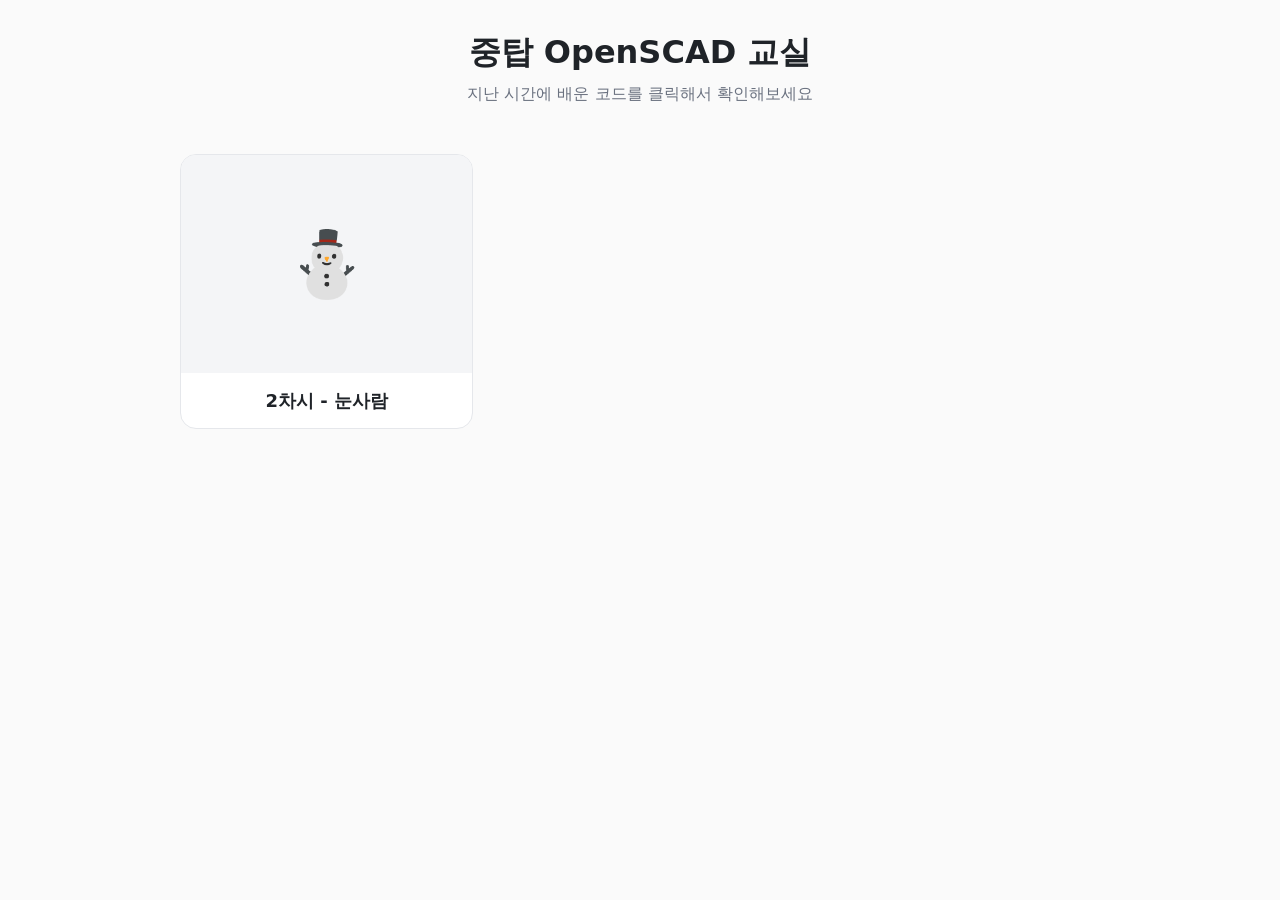
==== index.html @ f536b2cc "Rename site to 중탑 OpenSCAD 교실" ====
<!doctype html>
<html lang="ko">
<head>
<meta charset="utf-8">
<meta name="viewport" content="width=device-width, initial-scale=1">
<title>중탑 OpenSCAD 교실</title>
<link rel="stylesheet" href="assets/style.css">
</head>
<body>
<header class="site-header">
  <h1>중탑 OpenSCAD 교실</h1>
  <p>지난 시간에 배운 코드를 클릭해서 확인해보세요</p>
</header>
<main>
  <div class="gallery">
    <a class="card" href="lessons/02/index.html">
      <div class="thumb">⛄</div>
      <div class="label">2차시 - 눈사람</div>
    </a>
  </div>
</main>
</body>
</html>
---- assets/style.css ----
:root {
  color-scheme: light dark;
  --bg: #fafafa;
  --card-bg: #ffffff;
  --text: #1f2328;
  --muted: #6b7280;
  --accent: #2563eb;
  --accent-hover: #1d4ed8;
  --border: #e5e7eb;
  --code-bg: #f4f5f7;
}

@media (prefers-color-scheme: dark) {
  :root {
    --bg: #16181c;
    --card-bg: #1f2228;
    --text: #f0f2f5;
    --muted: #9aa2ad;
    --accent: #4d8dff;
    --accent-hover: #6ea0ff;
    --border: #2c2f36;
    --code-bg: #101216;
  }
}

* { box-sizing: border-box; }

body {
  margin: 0;
  font-family: "Pretendard", "Apple SD Gothic Neo", "Noto Sans KR", system-ui, sans-serif;
  background: var(--bg);
  color: var(--text);
  line-height: 1.5;
}

header.site-header {
  padding: 28px 20px 16px;
  text-align: center;
}

header.site-header h1 {
  margin: 0;
  font-size: clamp(24px, 5vw, 32px);
}

header.site-header p {
  margin: 6px 0 0;
  color: var(--muted);
  font-size: 16px;
}

main {
  max-width: 960px;
  margin: 0 auto;
  padding: 12px 20px 60px;
}

.gallery {
  display: grid;
  grid-template-columns: repeat(auto-fill, minmax(220px, 1fr));
  gap: 20px;
  margin-top: 20px;
}

.card {
  display: block;
  background: var(--card-bg);
  border: 1px solid var(--border);
  border-radius: 16px;
  overflow: hidden;
  text-decoration: none;
  color: var(--text);
  transition: transform 0.15s ease, box-shadow 0.15s ease;
}

.card:hover, .card:active {
  transform: translateY(-3px);
  box-shadow: 0 8px 20px rgba(0,0,0,0.10);
}

.card .thumb {
  aspect-ratio: 4 / 3;
  display: flex;
  align-items: center;
  justify-content: center;
  font-size: 64px;
  background: var(--code-bg);
}

.card .thumb img {
  width: 100%;
  height: 100%;
  object-fit: cover;
}

.card .label {
  padding: 14px 16px;
  font-size: 18px;
  font-weight: 700;
  text-align: center;
}

a.back {
  display: inline-block;
  margin-bottom: 16px;
  color: var(--accent);
  text-decoration: none;
  font-weight: 600;
  font-size: 16px;
}

a.back:hover { color: var(--accent-hover); }

.lesson-title {
  font-size: clamp(22px, 5vw, 28px);
  margin: 0 0 20px;
}

.preview {
  border: 1px solid var(--border);
  border-radius: 16px;
  overflow: hidden;
  margin-bottom: 24px;
  background: var(--code-bg);
  aspect-ratio: 16 / 10;
  display: flex;
  align-items: center;
  justify-content: center;
}

.preview img {
  width: 100%;
  height: 100%;
  object-fit: contain;
}

.preview .placeholder {
  color: var(--muted);
  font-size: 18px;
}

.code-block {
  position: relative;
  background: var(--code-bg);
  border: 1px solid var(--border);
  border-radius: 16px;
  padding: 20px;
  overflow-x: auto;
}

.code-block pre {
  margin: 0;
  font-family: "SFMono-Regular", Menlo, Consolas, monospace;
  font-size: 15px;
  white-space: pre;
}

.copy-btn {
  display: block;
  width: 100%;
  margin-top: 16px;
  padding: 16px;
  font-size: 18px;
  font-weight: 700;
  color: #fff;
  background: var(--accent);
  border: none;
  border-radius: 12px;
  cursor: pointer;
}

.copy-btn:hover { background: var(--accent-hover); }

.copy-btn.copied { background: #16a34a; }
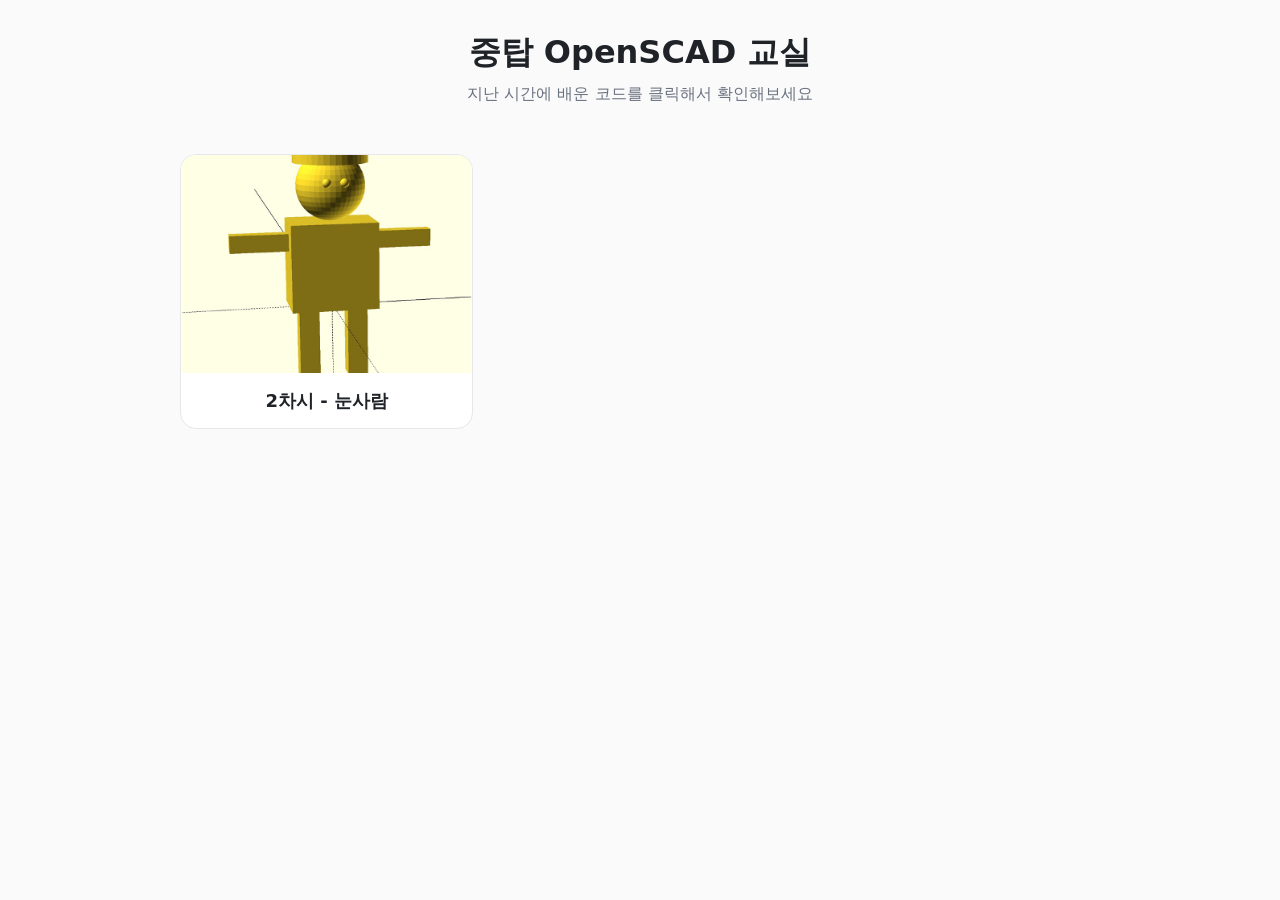
==== commit 53d78cd5: "Add 2차시 완성 이미지" ====
--- a/index.html
+++ b/index.html
@@ -14,7 +14,7 @@
 <main>
   <div class="gallery">
     <a class="card" href="lessons/02/index.html">
-      <div class="thumb">⛄</div>
+      <div class="thumb"><img src="lessons/02/preview.png" alt="2차시 눈사람 완성 이미지"></div>
       <div class="label">2차시 - 눈사람</div>
     </a>
   </div>
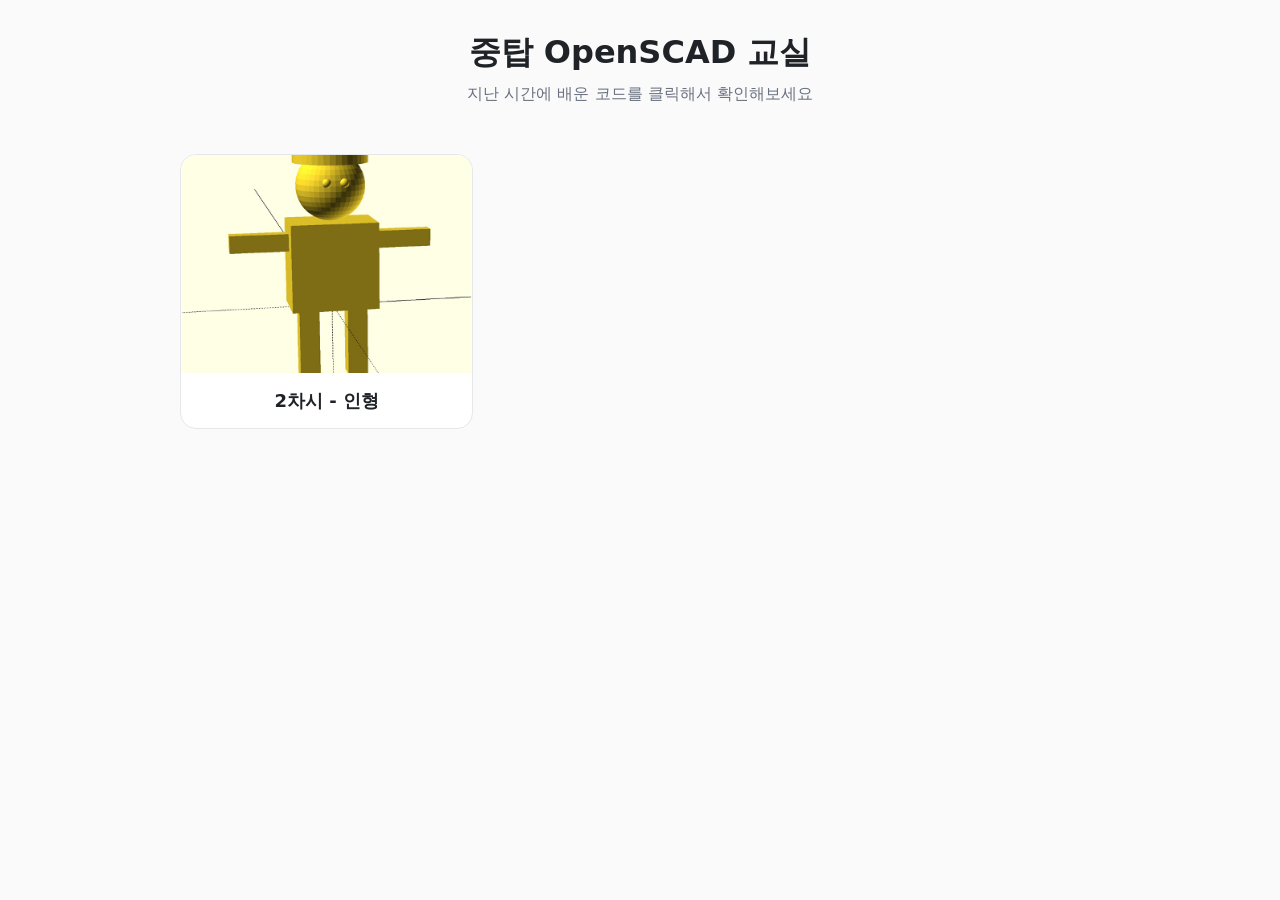
==== commit 21e1179c: "Rename 2차시 눈사람 to 인형" ====
--- a/index.html
+++ b/index.html
@@ -14,8 +14,8 @@
 <main>
   <div class="gallery">
     <a class="card" href="lessons/02/index.html">
-      <div class="thumb"><img src="lessons/02/preview.png" alt="2차시 눈사람 완성 이미지"></div>
-      <div class="label">2차시 - 눈사람</div>
+      <div class="thumb"><img src="lessons/02/preview.png" alt="2차시 인형 완성 이미지"></div>
+      <div class="label">2차시 - 인형</div>
     </a>
   </div>
 </main>
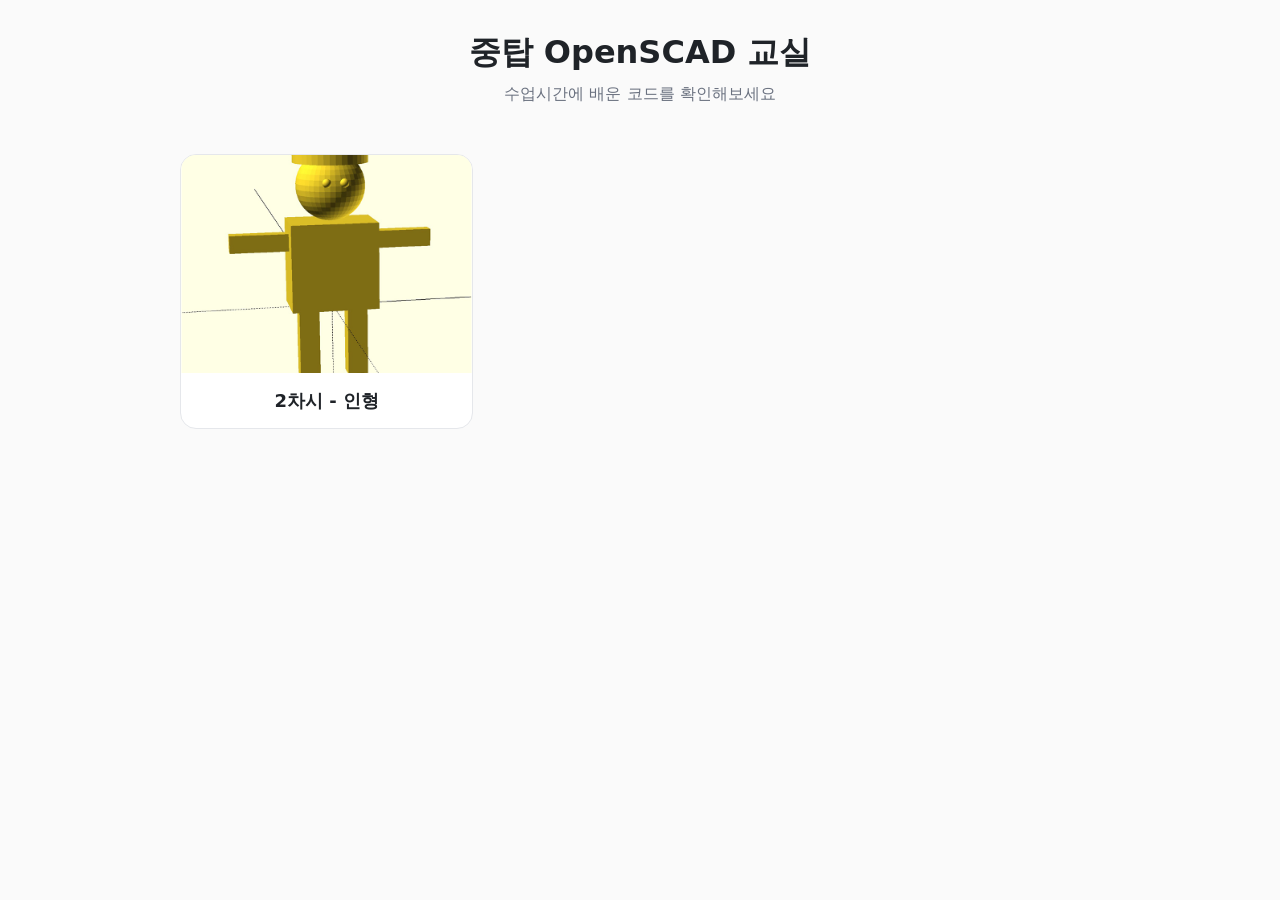
==== commit ec8f4daf: "Update homepage subtitle text" ====
--- a/index.html
+++ b/index.html
@@ -9,7 +9,7 @@
 <body>
 <header class="site-header">
   <h1>중탑 OpenSCAD 교실</h1>
-  <p>지난 시간에 배운 코드를 클릭해서 확인해보세요</p>
+  <p>수업시간에 배운 코드를 확인해보세요</p>
 </header>
 <main>
   <div class="gallery">
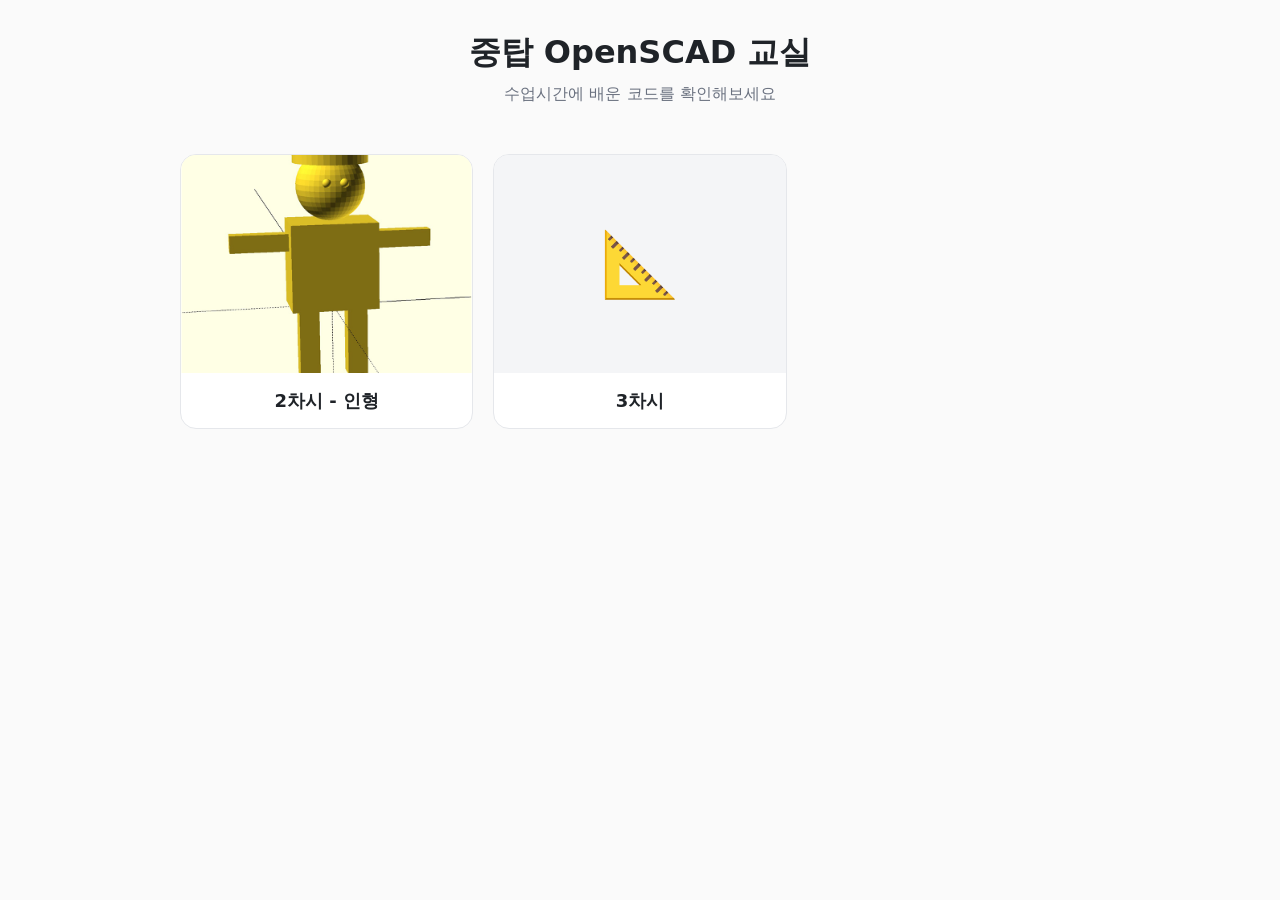
==== commit 8c056e6f: "Add 3차시 실습1/실습2 lesson page Both practice snippets live on one 3차시 page since they build on each oth" ====
--- a/index.html
+++ b/index.html
@@ -17,6 +17,10 @@
       <div class="thumb"><img src="lessons/02/preview.png" alt="2차시 인형 완성 이미지"></div>
       <div class="label">2차시 - 인형</div>
     </a>
+    <a class="card" href="lessons/03/index.html">
+      <div class="thumb">📐</div>
+      <div class="label">3차시</div>
+    </a>
   </div>
 </main>
 </body>
--- a/assets/style.css
+++ b/assets/style.css
@@ -116,6 +116,15 @@
   margin: 0 0 20px;
 }
 
+main h2 {
+  font-size: 20px;
+  margin: 36px 0 12px;
+}
+
+main h2:first-of-type {
+  margin-top: 8px;
+}
+
 .preview {
   border: 1px solid var(--border);
   border-radius: 16px;
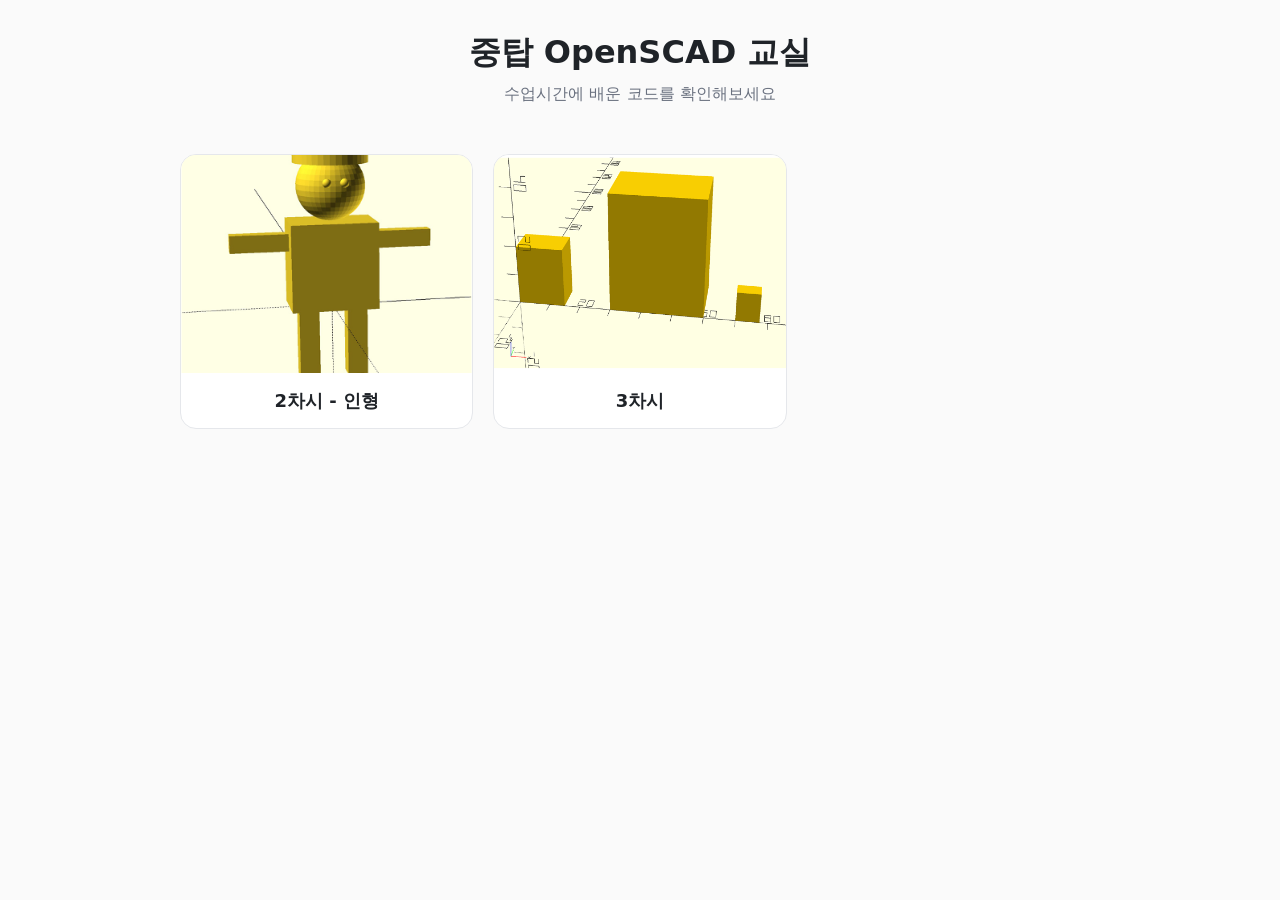
==== commit bfe60f13: "Add 3차시 완성 이미지" ====
--- a/index.html
+++ b/index.html
@@ -18,7 +18,7 @@
       <div class="label">2차시 - 인형</div>
     </a>
     <a class="card" href="lessons/03/index.html">
-      <div class="thumb">📐</div>
+      <div class="thumb"><img src="lessons/03/preview.png" alt="3차시 완성 이미지"></div>
       <div class="label">3차시</div>
     </a>
   </div>
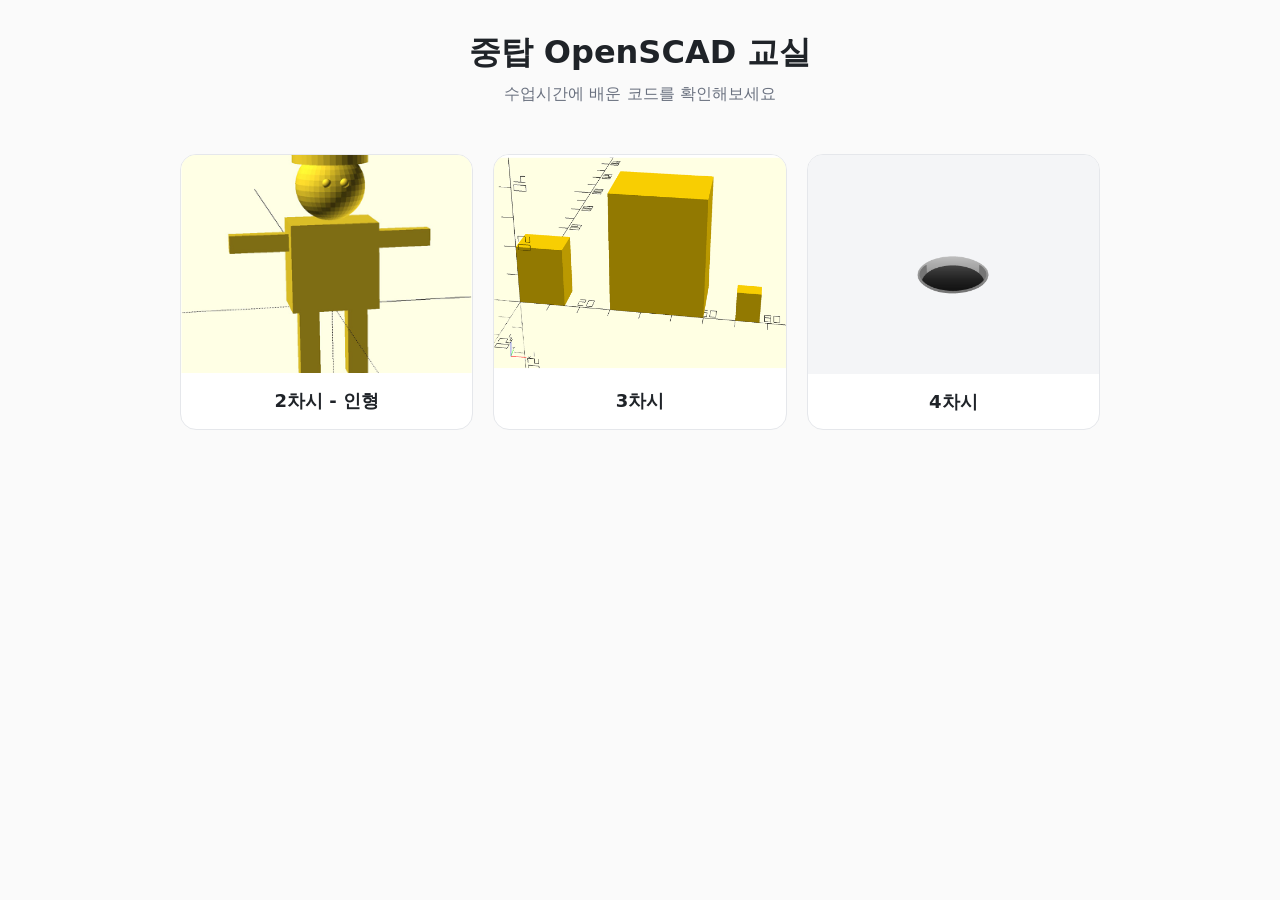
==== commit 41e352f2: "Add 4차시 실습1" ====
--- a/index.html
+++ b/index.html
@@ -21,6 +21,10 @@
       <div class="thumb"><img src="lessons/03/preview.png" alt="3차시 완성 이미지"></div>
       <div class="label">3차시</div>
     </a>
+    <a class="card" href="lessons/04/index.html">
+      <div class="thumb">🕳️</div>
+      <div class="label">4차시</div>
+    </a>
   </div>
 </main>
 </body>
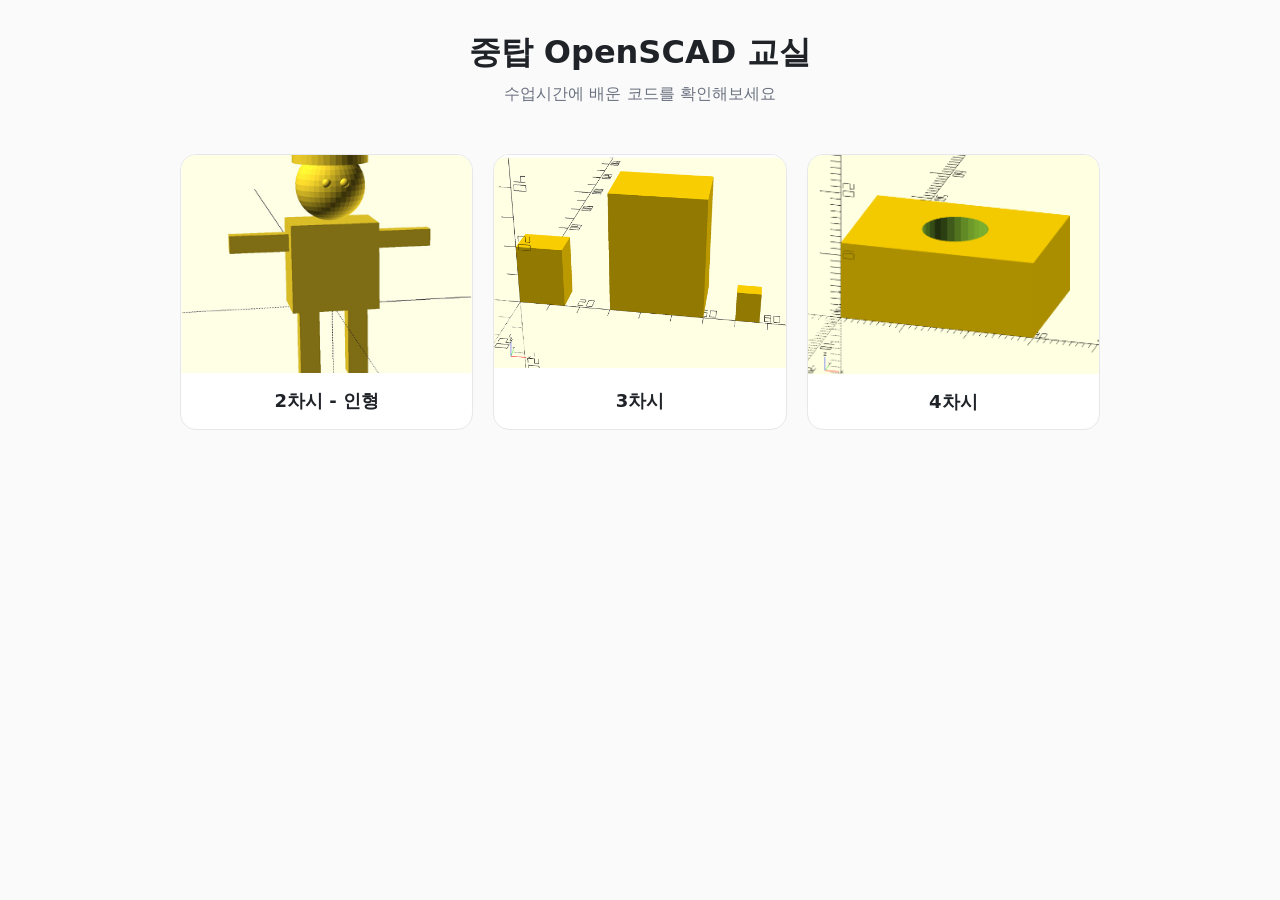
==== commit 25509db0: "Add 4차시 실습1 완성 이미지" ====
--- a/index.html
+++ b/index.html
@@ -22,7 +22,7 @@
       <div class="label">3차시</div>
     </a>
     <a class="card" href="lessons/04/index.html">
-      <div class="thumb">🕳️</div>
+      <div class="thumb"><img src="lessons/04/preview.png" alt="4차시 완성 이미지"></div>
       <div class="label">4차시</div>
     </a>
   </div>
